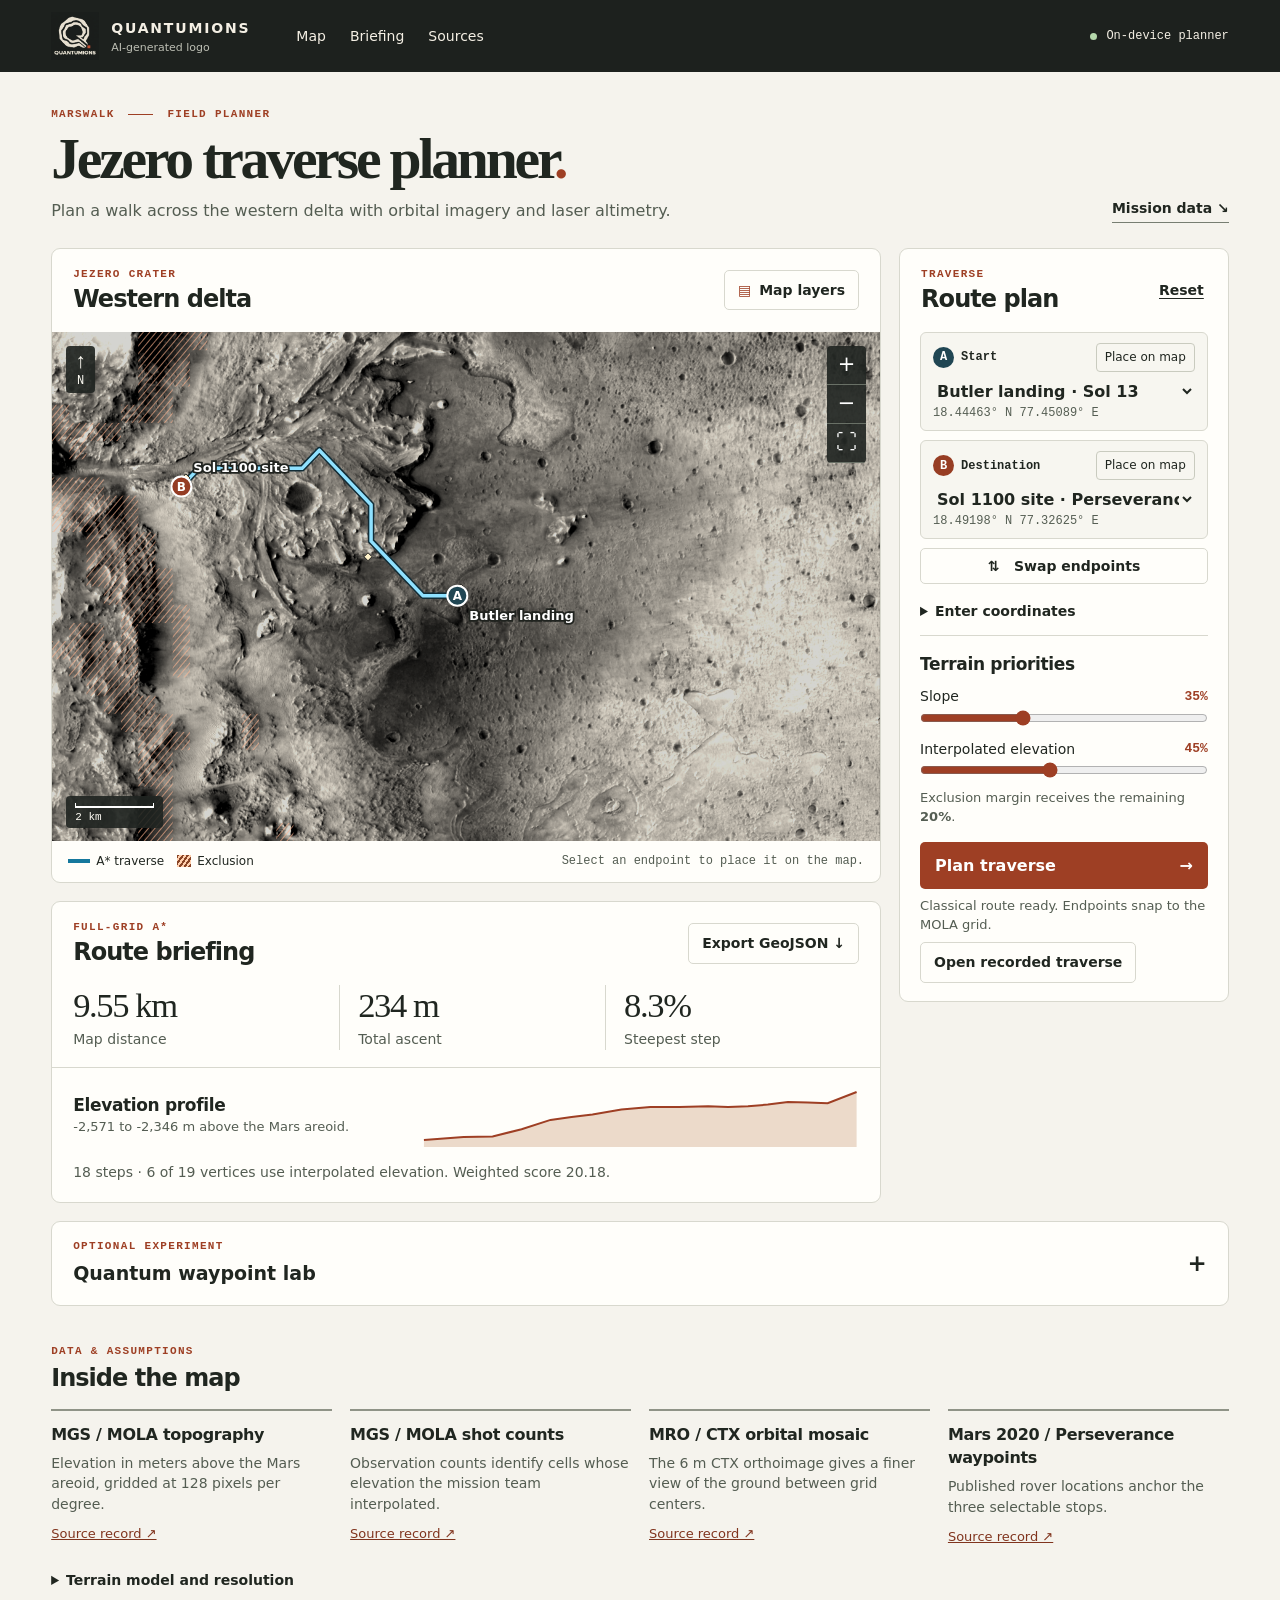
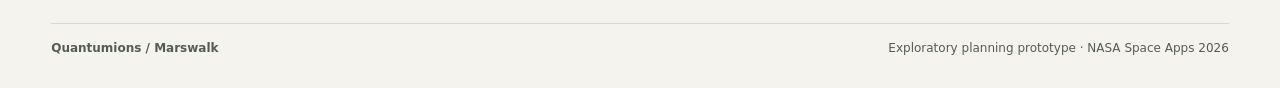
==== index.html @ edd2c363 "Publish review edition of Jezero traverse planner" ====
<!doctype html>
<html lang="en" data-runtime="browser">
<head>
  <meta charset="utf-8"><meta name="viewport" content="width=device-width, initial-scale=1">
  <meta name="theme-color" content="#1d211e">
  <meta name="description" content="Explore Jezero crater and plan a hypothetical Marswalk with NASA orbital imagery, laser altimetry and Perseverance waypoints.">
  <meta name="author" content="Quantumions. Codex-assisted code and text. Team logo generated with ChatGPT Image.">
  <title>Marswalk · Jezero traverse planner</title>
  <link rel="icon" href="quantumions.png"><link rel="stylesheet" href="styles.css">
</head>
<body>
  <a class="skip" href="#planner">Skip to traverse controls</a>
  <header class="topbar"><div class="top-inner"><a class="identity" href="#map-section">
    <span class="logo-wrap"><img src="quantumions.png" alt="Quantumions team logo"></span>
    <span><strong>QUANTUMIONS</strong><small>AI-generated logo</small></span>
  </a><nav aria-label="Workspace"><a href="#map-section">Map</a><a href="#briefing">Briefing</a><a href="#sources">Sources</a></nav>
  <span id="service" class="service">Connecting</span></div></header>

  <main><section class="title-block"><div><p class="kicker">MARSWALK <i></i> FIELD PLANNER</p>
    <h1>Jezero traverse planner<span>.</span></h1>
    <p class="intro">Plan a walk across the western delta with orbital imagery and laser altimetry.</p></div>
    <a class="text-link" href="#sources">Mission data ↘</a></section>

    <div class="workspace">
      <section class="map-card" id="map-section" aria-label="Jezero map">
        <div class="card-head"><div><p class="kicker">JEZERO CRATER</p><h2>Western delta</h2></div>
          <details class="layers"><summary>Map layers</summary><div class="layer-menu">
            <label><input type="checkbox" id="imagery" checked> CTX imagery</label>
            <label><input type="checkbox" id="slopeLayer"> MOLA slope</label>
            <label><input type="checkbox" id="coverageLayer"> Interpolated elevation</label>
            <label><input type="checkbox" id="maskLayer" checked> Modeled exclusions</label>
            <label><input type="checkbox" id="sitesLayer" checked> Rover sites</label>
            <label for="opacity">Overlay opacity <output id="opacityValue">45%</output></label><input type="range" min="10" max="100" value="45" id="opacity">
          </div></details>
        </div>
        <div class="map-frame">
          <svg id="map" tabindex="0" role="img" aria-label="Orbital map of Jezero crater. Drag to pan or use arrow keys. Use coordinate controls to place endpoints.">
            <defs><pattern id="hatch" width="6" height="6" patternUnits="userSpaceOnUse" patternTransform="rotate(40)"><path d="M0 0V6" stroke="#ffb58f" stroke-width="2"/></pattern></defs>
            <g id="scene"><image id="orbit" href="data/jezero-ctx.webp" preserveAspectRatio="none"/><g id="raster"></g><g id="tracks"></g><g id="markers"></g></g>
          </svg>
          <div class="north" aria-label="North is up"><span>↑</span>N</div>
          <div class="zoom"><button id="zoomIn" aria-label="Zoom in">+</button><button id="zoomOut" aria-label="Zoom out">−</button><button id="fit" aria-label="Fit map to extent">⛶</button></div>
          <div class="scale"><b id="scaleBar"></b><span id="scaleText">2 km</span></div>
        </div>
        <div class="map-note"><span class="legend"><i class="line"></i> A* traverse</span><span class="legend" id="labLegend" hidden><i class="lab-line"></i><span></span></span><span class="legend"><i class="hatch"></i> Exclusion</span><span id="cellReadout">Select an endpoint to place it on the map.</span></div>
        <div class="overlay-key" id="overlayKey" hidden></div>
      </section>

      <aside class="plan-card" id="planner"><div class="card-head"><div><p class="kicker">TRAVERSE</p><h2>Route plan</h2></div><button id="reset" class="bare">Reset</button></div>
        <div class="plan-content"><div id="endpoints"></div><button class="swap" id="swap">⇅ &nbsp; Swap endpoints</button>
        <details class="coords"><summary>Enter coordinates</summary><div id="coordinateFields"></div><small>Degrees north and east. Routes snap to cell centers.</small></details>
        <div class="priorities"><h3>Terrain priorities</h3>
          <label for="slope">Slope <output id="slopeValue">35%</output></label><input type="range" id="slope" min="0" max="100" value="35">
          <label for="gaps">Interpolated elevation <output id="gapValue">45%</output></label><input type="range" id="gaps" min="0" max="100" value="45">
          <p>Exclusion margin receives the remaining <b id="marginValue">20%</b>.</p>
        </div>
        <button class="primary" id="run" disabled>Plan traverse <span>→</span></button>
        <p id="status" role="status" aria-live="polite">Loading mission data…</p>
        <button class="secondary" id="replay" hidden>Open recorded traverse</button></div>
      </aside>

      <section class="brief-card" id="briefing"><div class="card-head"><div><p class="kicker">FULL-GRID A*</p><h2>Route briefing</h2></div>
        <button class="secondary" id="export" disabled>Export GeoJSON ↓</button></div>
        <div id="briefBody"><p class="empty">Plan a traverse to see its distance and elevation profile.</p></div>
      </section>
    </div>

    <section class="lab-card" id="lab"><details><summary><span><small>OPTIONAL EXPERIMENT</small>Quantum waypoint lab</span></summary>
      <div class="inside"><p>Each directed leg between waypoints has a binary variable. A statevector simulator samples routes, then the planner scores complete paths against exact waypoint Dijkstra and full-grid A*.</p>
      <div class="actions"><button id="compare" class="secondary" disabled>Run QAOA comparison</button><button id="cancel" class="bare" hidden>Cancel simulation</button></div>
      <p id="labStatus" role="status"></p><div id="diagnostics"></div></div></details></section>

    <section id="sources" class="sources"><div class="section-title"><p class="kicker">DATA &amp; ASSUMPTIONS</p><h2>Inside the map</h2></div>
      <div id="sourceCards"></div><details class="model"><summary>Terrain model and resolution</summary><div id="modelText"></div></details>
    </section>
    <footer><strong>Quantumions / Marswalk</strong><span>Exploratory planning prototype · NASA Space Apps 2026</span></footer>
  </main>
  <script src="app.js" defer></script><script src="map.js" defer></script><script src="browser-router.js" defer></script>
</body></html>
---- styles.css ----
:root {
  color-scheme: light;
  --paper: #f5f3ed; --card: #fffefa; --ink: #202620; --muted: #545d52;
  --border: #d8d8ce; --rust: #9e3f24; --rust-light: #f3e6dd; --dark: #1d211e;
  --mono: ui-monospace, Consolas, "Liberation Mono", monospace;
  font: 16px/1.45 system-ui, "Segoe UI", sans-serif; color: var(--ink); background: var(--paper);
}
* { box-sizing: border-box } html { scroll-behavior: smooth; scroll-padding-top: 16px }
body { margin: 0 } button,input,select { font: inherit } button,select,summary,input[type=range],input[type=checkbox] { cursor: pointer }
button { color: inherit } button:disabled { cursor: default; opacity: .5 }
button:focus-visible,a:focus-visible,summary:focus-visible,input:focus-visible,select:focus-visible,svg:focus-visible { outline: 3px solid #1285aa; outline-offset: 3px }
a { color: inherit } [hidden] { display: none !important }
.skip { position: absolute; left: 12px; top: -100px; z-index: 20; padding: 10px; background: white }
.skip:focus { top: 8px }
.topbar { background: var(--dark); color: #f4efe4 }
.top-inner,main { max-width: 1512px; padding: 0 clamp(16px,4vw,64px); margin: auto }
.top-inner { display: flex; align-items: center; gap: 46px; min-height: 72px }
.identity { display: flex; gap: 12px; text-decoration: none; align-items: center }
.logo-wrap { display: block; width: 48px; height: 48px; overflow: hidden }
.logo-wrap img { width: 100%; height: 100%; object-fit: contain }
.identity strong { letter-spacing: .13em; font-size: 14px } .identity small { display: block; color: #bdbfb4; font-size: 11px }
nav { display: flex; gap: 24px; align-items: center } nav a { font-size: 14px; text-decoration: none; padding: 12px 0 }
nav a:hover, .text-link:hover, .bare:hover { text-decoration: underline }
.service { margin-left: auto; font: 12px var(--mono); display: flex; gap: 9px; align-items: center }
.service:before { content: ""; width: 7px; height: 7px; border-radius: 50%; background: #de9c63 }
.service.online:before { background: #b4d7ab }
.title-block { padding: 35px 0 25px; display: flex; justify-content: space-between; align-items: end }
.kicker,summary small { margin: 0 0 6px; font: bold 11px/1.4 var(--mono); letter-spacing: .12em; color: var(--rust); display: block }
.kicker i { display: inline-block; width: 25px; height: 1px; vertical-align: middle; background: var(--rust); margin: 0 6px }
h1,h2,h3,p { margin: 0 } h1 { font: 580 clamp(36px,4.5vw,68px)/1.06 Georgia,serif; letter-spacing: -.055em }
h1 span { color: var(--rust) } .intro { color: var(--muted); margin-top: 10px }
.text-link { font-size: 14px; font-weight: 600; text-decoration: none; padding: 8px 0 3px; border-bottom: 1px solid #777e72 }
.workspace { display: grid; grid-template-columns: minmax(0,1fr) clamp(318px,28%,395px); gap: 18px; align-items: start }
.map-card,.plan-card,.brief-card,.lab-card { background: var(--card); border: 1px solid var(--border); border-radius: 9px }
.plan-card { grid-column: 2; grid-row: 1 / 3 } .brief-card { grid-column: 1; }
.card-head { padding: 18px 21px; display: flex; align-items: center; justify-content: space-between; gap: 12px }
h2 { font-size: 24px; line-height: 1.15; font-weight: 650; letter-spacing: -.04em } h3 { font-size: 17px; letter-spacing: -.02em }
.card-head .kicker { margin-bottom: 4px }
button,summary { transition: background-color .15s }
.bare { background: transparent; border: none; text-decoration: underline; text-underline-offset: 3px; padding: 8px 3px; font-weight: 600; font-size: 14px }
.secondary,.layers summary,.swap { background: var(--card); border: 1px solid var(--border); border-radius: 5px; padding: 9px 13px; font-size: 14px; font-weight: 600 }
.secondary:hover:not(:disabled),.layers summary:hover,.swap:hover,.pick:hover { background: #eeede5 }
.layers { position: relative; z-index: 4 } .layers summary { list-style: none; min-height: 40px }
.layers summary:before { content:"▤"; margin-right: 8px; color: var(--rust) }
.layer-menu { position: absolute; right: 0; top: 48px; width: 245px; padding: 12px 16px; border: 1px solid var(--border); border-radius: 6px; background: var(--card); box-shadow: 0 8px 30px #1114 }
.layer-menu label { display: flex; gap: 9px; align-items: center; min-height: 37px; font-size: 14px }
input { accent-color: var(--rust) } input[type=checkbox] { width: 18px; height: 18px }
.map-frame { position: relative; background: #292a26; overflow: hidden; aspect-ratio: var(--map-aspect,1.63) }
#map { display: block; height: 100%; width: 100%; touch-action: none; cursor: crosshair }
#orbit { filter: sepia(.34) saturate(.74) brightness(.83) } #raster,#markers,#tracks { pointer-events: none }
.north,.zoom,.scale { position: absolute; background: #202522e8; color: #fffdf5; border-radius: 4px }
.north { left: 14px; top: 14px; padding: 5px 8px; font: 12px var(--mono); text-align: center }
.north span { display: block; font-size: 21px } .zoom { top: 14px; right: 14px; display: grid; overflow: hidden }
.zoom button { width: 39px; height: 39px; background: transparent; color: white; border: none; border-bottom: 1px solid #697066; font-size: 21px }
.zoom button:hover { background: #485048 } .zoom button:focus-visible { outline-offset: -3px }
.scale { bottom: 13px; left: 14px; padding: 7px 9px 5px; font: 11px var(--mono); pointer-events: none }
.scale b { display: block; border: solid #fff; border-width: 0 1.5px 2px; height: 5px; margin-bottom: 3px }
.map-note { padding: 12px 16px; display: flex; align-items: center; gap: 13px; flex-wrap: wrap; font-size: 12px }
.legend { display: inline-flex; align-items: center; gap: 6px } .line,.lab-line { width: 22px; border-top: 4px solid #15789d }
.lab-line { border-top: 3px dashed #b75017 } .hatch { width: 14px; height: 12px; background: repeating-linear-gradient(125deg,#884426 0 2px,#ffcfad 2px 4px) }
#cellReadout { color: var(--muted); margin-left: auto; font: 12px var(--mono) }
.overlay-key { padding: 8px 16px; font-size: 13px; background: #f1f0e9 }
.plan-content,.inside { padding: 0 20px 18px } .endpoint { margin-bottom: 9px; padding: 10px 12px; background: #f7f6f0; border: 1px solid var(--border); border-radius: 6px }
.endpoint-head { display: flex; justify-content: space-between; align-items: center; gap: 8px }
.station { display: flex; align-items: center; gap: 7px; font: 600 12px var(--mono) }
.letter { display: inline-grid; place-items: center; min-width: 21px; height: 21px; background: #204653; color: white; border-radius: 50%; font: bold 12px var(--mono) }
.letter.end { background: #973d23 } .pick { background: transparent; border: 1px solid #c9cbbf; border-radius: 4px; padding: 5px 8px; font-size: 12px }
.pick[aria-pressed=true] { color: #793017; background: var(--rust-light); border-color: #b97758 }
.endpoint select { width: 100%; background: transparent; border: 0; margin: 7px 0 2px; font-weight: 650; color: var(--ink); padding: 2px 0; font-size: 16px }
.coord-view, .coords small { color: var(--muted); font: 12px var(--mono) }
.swap { width: 100%; min-height: 36px; padding: 5px 8px } .coords { border-bottom: 1px solid var(--border); margin: 4px 0 16px; padding: 5px 0 }
.coords summary,.model summary { font-size: 14px; font-weight: 600; padding: 8px 0 }
.coordinate-row { display: grid; grid-template-columns: 1fr 1fr; gap: 8px; margin: 7px 0 }
.coordinate-row label { color: var(--muted); font-size: 12px } input[type=number] { background: white; border: 1px solid var(--border); border-radius: 3px; width: 100%; min-width: 0; padding: 7px 5px; font: 14px var(--mono) }
.priorities label { display: flex; align-items: center; justify-content: space-between; font-size: 14px; margin-top: 10px }
output { margin-left: auto; color: var(--rust); font: 600 13px var(--mono) } input[type=range] { display: block; width: 100%; height: 22px; margin: 0 }
.priorities p, #status, #labStatus { color: var(--muted); font-size: 13px; margin: 8px 0 }
.primary { display: flex; justify-content: space-between; align-items: center; width: 100%; margin: 15px 0 8px; background: var(--rust); color: white; border: 0; border-radius: 5px; font-weight: 650; padding: 12px 15px }
.primary:hover:not(:disabled) { background: #87361f } #status.error,#labStatus.error { color: #8b3019 }
.metric-row { display: grid; grid-template-columns: repeat(3,1fr); padding: 0 21px 17px; gap: 12px }
.metric-row div + div { border-left: 1px solid var(--border); padding-left: 18px }
.metric-row b { display: block; font: 500 clamp(22px,2.7vw,38px)/1.2 Georgia,serif; letter-spacing: -.04em }
.metric-row span,.empty { color: var(--muted); font-size: 14px }.empty { padding: 0 21px 20px }
.profile { border-top: 1px solid var(--border); padding: 14px 21px; display: grid; align-items: center; gap: 10px; grid-template-columns: minmax(120px,1fr) minmax(120px,1.3fr) }
.profile svg { width: 100%; height: 66px } .profile p { font-size: 13px; color: var(--muted) }
.lab-card { margin-top: 18px } .lab-card summary { display: flex; justify-content: space-between; align-items: center; padding: 17px 21px; font-size: 19px; font-weight: 650 }
.lab-card summary:after { content: "+"; font-size: 23px }.lab-card details[open] summary:after { content: "−" }
.inside p,.model p { max-width: 850px; color: var(--muted); font-size: 15px; margin-bottom: 10px }
.actions { display: flex; gap: 12px }.diag-grid { display: grid; grid-template-columns: repeat(auto-fit,minmax(145px,1fr)); gap: 12px; margin-top: 15px }
.diag-grid div { padding: 9px; background: var(--paper); border-radius: 4px }.diag-grid dt { color: var(--muted); font-size: 12px }.diag-grid dd { font: bold 15px var(--mono); margin: 5px 0 0 }
.sources { margin: 38px 0 25px }.section-title { margin-bottom: 16px }#sourceCards { display: grid; grid-template-columns: repeat(4,1fr); gap: 18px }
#sourceCards article { border-top: 2px solid #8f9387; padding-top: 12px }#sourceCards h3 { font-size: 16px }#sourceCards p { color: var(--muted); font-size: 14px; margin: 7px 0 }#sourceCards a,.model a { color: #80341e; font-size: 13px }
.model { margin-top: 15px } footer { border-top: 1px solid var(--border); display: flex; justify-content: space-between; padding: 16px 0 30px; gap: 10px; font-size: 12px; color: var(--muted) }
@media(min-width:1600px) { .title-block { padding-top: 44px } }
@media(max-width:960px) { .workspace { grid-template-columns: minmax(0,1fr) 300px; gap: 12px } .title-block { padding: 26px 0 20px } #sourceCards { grid-template-columns: repeat(2,1fr) } .map-note #cellReadout { width: 100% } }
@media(max-width:760px) { .workspace { display: flex; flex-direction: column } .workspace>* { width: 100% } .top-inner { gap: 14px; min-height: 64px } nav { gap: 10px } .title-block>.text-link { display: none } .top-inner nav a { font-size: 13px } }
@media(max-width:520px) { .top-inner { flex-wrap: wrap; gap: 8px } nav { display: none } .identity strong { font-size: 12px } .identity { gap: 7px } .service { font-size: 11px }
  .title-block { padding: 24px 0 18px } .intro { font-size: 14px } .card-head { padding: 15px } h2 { font-size: 21px } .plan-content,.inside { padding: 0 15px 15px }
  .map-note { padding: 10px; gap: 8px } .map-frame { aspect-ratio: 1.2 } .metric-row { gap: 6px; padding: 0 14px 15px } .metric-row div + div { padding-left: 9px } .metric-row span { font-size: 12px }
  .profile { padding: 12px 15px } #sourceCards { grid-template-columns: 1fr } footer { flex-direction: column }
  .pick,.swap { min-height: 40px } .north,.zoom { top: 8px } .zoom { right: 8px } .north { left: 8px }
}
@media(prefers-reduced-motion: reduce) { *,html { scroll-behavior: auto; transition: none } }
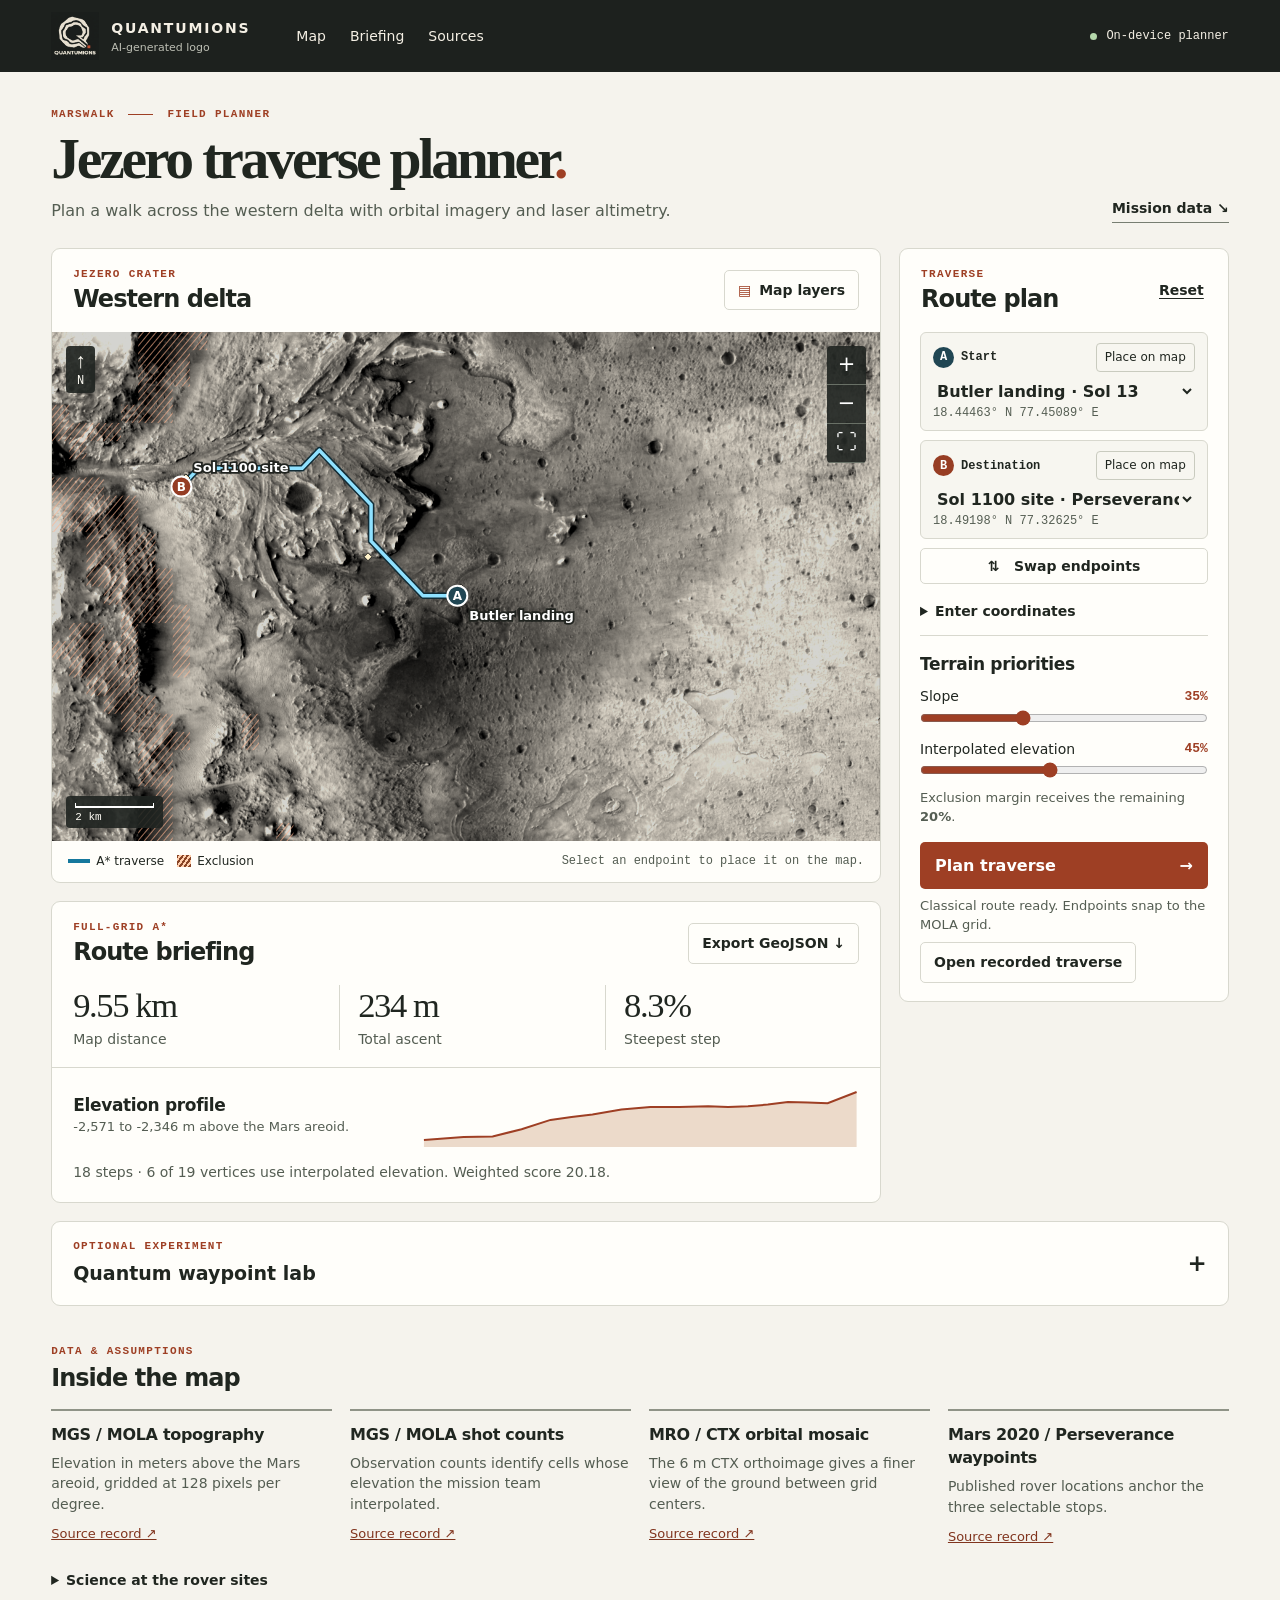
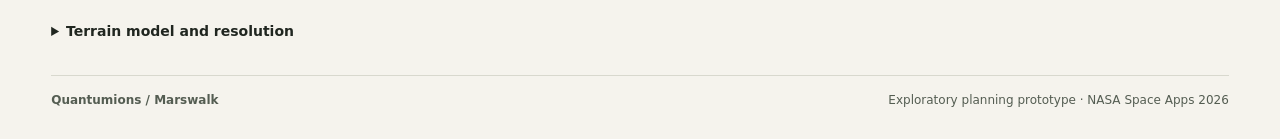
==== commit 3a354245: "Add six-page demo, science annotations and independent layer controls" ====
--- a/index.html
+++ b/index.html
@@ -30,7 +30,7 @@
             <label><input type="checkbox" id="coverageLayer"> Interpolated elevation</label>
             <label><input type="checkbox" id="maskLayer" checked> Modeled exclusions</label>
             <label><input type="checkbox" id="sitesLayer" checked> Rover sites</label>
-            <label for="opacity">Overlay opacity <output id="opacityValue">45%</output></label><input type="range" min="10" max="100" value="45" id="opacity">
+            <details class="opacity-menu"><summary>Layer opacity</summary><div id="opacityControls"></div></details>
           </div></details>
         </div>
         <div class="map-frame">
@@ -71,7 +71,8 @@
       <p id="labStatus" role="status"></p><div id="diagnostics"></div></div></details></section>
 
     <section id="sources" class="sources"><div class="section-title"><p class="kicker">DATA &amp; ASSUMPTIONS</p><h2>Inside the map</h2></div>
-      <div id="sourceCards"></div><details class="model"><summary>Terrain model and resolution</summary><div id="modelText"></div></details>
+      <div id="sourceCards"></div><details class="model"><summary>Science at the rover sites</summary><div id="scienceNotes"></div></details>
+      <details class="model"><summary>Terrain model and resolution</summary><div id="modelText"></div></details>
     </section>
     <footer><strong>Quantumions / Marswalk</strong><span>Exploratory planning prototype · NASA Space Apps 2026</span></footer>
   </main>
--- a/styles.css
+++ b/styles.css
@@ -1,104 +1,809 @@
 :root {
   color-scheme: light;
-  --paper: #f5f3ed; --card: #fffefa; --ink: #202620; --muted: #545d52;
-  --border: #d8d8ce; --rust: #9e3f24; --rust-light: #f3e6dd; --dark: #1d211e;
+  --paper: #f5f3ed;
+  --card: #fffefa;
+  --ink: #202620;
+  --muted: #545d52;
+  --border: #d8d8ce;
+  --rust: #9e3f24;
+  --rust-light: #f3e6dd;
+  --dark: #1d211e;
   --mono: ui-monospace, Consolas, "Liberation Mono", monospace;
-  font: 16px/1.45 system-ui, "Segoe UI", sans-serif; color: var(--ink); background: var(--paper);
-}
-* { box-sizing: border-box } html { scroll-behavior: smooth; scroll-padding-top: 16px }
-body { margin: 0 } button,input,select { font: inherit } button,select,summary,input[type=range],input[type=checkbox] { cursor: pointer }
-button { color: inherit } button:disabled { cursor: default; opacity: .5 }
-button:focus-visible,a:focus-visible,summary:focus-visible,input:focus-visible,select:focus-visible,svg:focus-visible { outline: 3px solid #1285aa; outline-offset: 3px }
-a { color: inherit } [hidden] { display: none !important }
-.skip { position: absolute; left: 12px; top: -100px; z-index: 20; padding: 10px; background: white }
-.skip:focus { top: 8px }
-.topbar { background: var(--dark); color: #f4efe4 }
-.top-inner,main { max-width: 1512px; padding: 0 clamp(16px,4vw,64px); margin: auto }
-.top-inner { display: flex; align-items: center; gap: 46px; min-height: 72px }
-.identity { display: flex; gap: 12px; text-decoration: none; align-items: center }
-.logo-wrap { display: block; width: 48px; height: 48px; overflow: hidden }
-.logo-wrap img { width: 100%; height: 100%; object-fit: contain }
-.identity strong { letter-spacing: .13em; font-size: 14px } .identity small { display: block; color: #bdbfb4; font-size: 11px }
-nav { display: flex; gap: 24px; align-items: center } nav a { font-size: 14px; text-decoration: none; padding: 12px 0 }
-nav a:hover, .text-link:hover, .bare:hover { text-decoration: underline }
-.service { margin-left: auto; font: 12px var(--mono); display: flex; gap: 9px; align-items: center }
-.service:before { content: ""; width: 7px; height: 7px; border-radius: 50%; background: #de9c63 }
-.service.online:before { background: #b4d7ab }
-.title-block { padding: 35px 0 25px; display: flex; justify-content: space-between; align-items: end }
-.kicker,summary small { margin: 0 0 6px; font: bold 11px/1.4 var(--mono); letter-spacing: .12em; color: var(--rust); display: block }
-.kicker i { display: inline-block; width: 25px; height: 1px; vertical-align: middle; background: var(--rust); margin: 0 6px }
-h1,h2,h3,p { margin: 0 } h1 { font: 580 clamp(36px,4.5vw,68px)/1.06 Georgia,serif; letter-spacing: -.055em }
-h1 span { color: var(--rust) } .intro { color: var(--muted); margin-top: 10px }
-.text-link { font-size: 14px; font-weight: 600; text-decoration: none; padding: 8px 0 3px; border-bottom: 1px solid #777e72 }
-.workspace { display: grid; grid-template-columns: minmax(0,1fr) clamp(318px,28%,395px); gap: 18px; align-items: start }
-.map-card,.plan-card,.brief-card,.lab-card { background: var(--card); border: 1px solid var(--border); border-radius: 9px }
-.plan-card { grid-column: 2; grid-row: 1 / 3 } .brief-card { grid-column: 1; }
-.card-head { padding: 18px 21px; display: flex; align-items: center; justify-content: space-between; gap: 12px }
-h2 { font-size: 24px; line-height: 1.15; font-weight: 650; letter-spacing: -.04em } h3 { font-size: 17px; letter-spacing: -.02em }
-.card-head .kicker { margin-bottom: 4px }
-button,summary { transition: background-color .15s }
-.bare { background: transparent; border: none; text-decoration: underline; text-underline-offset: 3px; padding: 8px 3px; font-weight: 600; font-size: 14px }
-.secondary,.layers summary,.swap { background: var(--card); border: 1px solid var(--border); border-radius: 5px; padding: 9px 13px; font-size: 14px; font-weight: 600 }
-.secondary:hover:not(:disabled),.layers summary:hover,.swap:hover,.pick:hover { background: #eeede5 }
-.layers { position: relative; z-index: 4 } .layers summary { list-style: none; min-height: 40px }
-.layers summary:before { content:"▤"; margin-right: 8px; color: var(--rust) }
-.layer-menu { position: absolute; right: 0; top: 48px; width: 245px; padding: 12px 16px; border: 1px solid var(--border); border-radius: 6px; background: var(--card); box-shadow: 0 8px 30px #1114 }
-.layer-menu label { display: flex; gap: 9px; align-items: center; min-height: 37px; font-size: 14px }
-input { accent-color: var(--rust) } input[type=checkbox] { width: 18px; height: 18px }
-.map-frame { position: relative; background: #292a26; overflow: hidden; aspect-ratio: var(--map-aspect,1.63) }
-#map { display: block; height: 100%; width: 100%; touch-action: none; cursor: crosshair }
-#orbit { filter: sepia(.34) saturate(.74) brightness(.83) } #raster,#markers,#tracks { pointer-events: none }
-.north,.zoom,.scale { position: absolute; background: #202522e8; color: #fffdf5; border-radius: 4px }
-.north { left: 14px; top: 14px; padding: 5px 8px; font: 12px var(--mono); text-align: center }
-.north span { display: block; font-size: 21px } .zoom { top: 14px; right: 14px; display: grid; overflow: hidden }
-.zoom button { width: 39px; height: 39px; background: transparent; color: white; border: none; border-bottom: 1px solid #697066; font-size: 21px }
-.zoom button:hover { background: #485048 } .zoom button:focus-visible { outline-offset: -3px }
-.scale { bottom: 13px; left: 14px; padding: 7px 9px 5px; font: 11px var(--mono); pointer-events: none }
-.scale b { display: block; border: solid #fff; border-width: 0 1.5px 2px; height: 5px; margin-bottom: 3px }
-.map-note { padding: 12px 16px; display: flex; align-items: center; gap: 13px; flex-wrap: wrap; font-size: 12px }
-.legend { display: inline-flex; align-items: center; gap: 6px } .line,.lab-line { width: 22px; border-top: 4px solid #15789d }
-.lab-line { border-top: 3px dashed #b75017 } .hatch { width: 14px; height: 12px; background: repeating-linear-gradient(125deg,#884426 0 2px,#ffcfad 2px 4px) }
-#cellReadout { color: var(--muted); margin-left: auto; font: 12px var(--mono) }
-.overlay-key { padding: 8px 16px; font-size: 13px; background: #f1f0e9 }
-.plan-content,.inside { padding: 0 20px 18px } .endpoint { margin-bottom: 9px; padding: 10px 12px; background: #f7f6f0; border: 1px solid var(--border); border-radius: 6px }
-.endpoint-head { display: flex; justify-content: space-between; align-items: center; gap: 8px }
-.station { display: flex; align-items: center; gap: 7px; font: 600 12px var(--mono) }
-.letter { display: inline-grid; place-items: center; min-width: 21px; height: 21px; background: #204653; color: white; border-radius: 50%; font: bold 12px var(--mono) }
-.letter.end { background: #973d23 } .pick { background: transparent; border: 1px solid #c9cbbf; border-radius: 4px; padding: 5px 8px; font-size: 12px }
-.pick[aria-pressed=true] { color: #793017; background: var(--rust-light); border-color: #b97758 }
-.endpoint select { width: 100%; background: transparent; border: 0; margin: 7px 0 2px; font-weight: 650; color: var(--ink); padding: 2px 0; font-size: 16px }
-.coord-view, .coords small { color: var(--muted); font: 12px var(--mono) }
-.swap { width: 100%; min-height: 36px; padding: 5px 8px } .coords { border-bottom: 1px solid var(--border); margin: 4px 0 16px; padding: 5px 0 }
-.coords summary,.model summary { font-size: 14px; font-weight: 600; padding: 8px 0 }
-.coordinate-row { display: grid; grid-template-columns: 1fr 1fr; gap: 8px; margin: 7px 0 }
-.coordinate-row label { color: var(--muted); font-size: 12px } input[type=number] { background: white; border: 1px solid var(--border); border-radius: 3px; width: 100%; min-width: 0; padding: 7px 5px; font: 14px var(--mono) }
-.priorities label { display: flex; align-items: center; justify-content: space-between; font-size: 14px; margin-top: 10px }
-output { margin-left: auto; color: var(--rust); font: 600 13px var(--mono) } input[type=range] { display: block; width: 100%; height: 22px; margin: 0 }
-.priorities p, #status, #labStatus { color: var(--muted); font-size: 13px; margin: 8px 0 }
-.primary { display: flex; justify-content: space-between; align-items: center; width: 100%; margin: 15px 0 8px; background: var(--rust); color: white; border: 0; border-radius: 5px; font-weight: 650; padding: 12px 15px }
-.primary:hover:not(:disabled) { background: #87361f } #status.error,#labStatus.error { color: #8b3019 }
-.metric-row { display: grid; grid-template-columns: repeat(3,1fr); padding: 0 21px 17px; gap: 12px }
-.metric-row div + div { border-left: 1px solid var(--border); padding-left: 18px }
-.metric-row b { display: block; font: 500 clamp(22px,2.7vw,38px)/1.2 Georgia,serif; letter-spacing: -.04em }
-.metric-row span,.empty { color: var(--muted); font-size: 14px }.empty { padding: 0 21px 20px }
-.profile { border-top: 1px solid var(--border); padding: 14px 21px; display: grid; align-items: center; gap: 10px; grid-template-columns: minmax(120px,1fr) minmax(120px,1.3fr) }
-.profile svg { width: 100%; height: 66px } .profile p { font-size: 13px; color: var(--muted) }
-.lab-card { margin-top: 18px } .lab-card summary { display: flex; justify-content: space-between; align-items: center; padding: 17px 21px; font-size: 19px; font-weight: 650 }
-.lab-card summary:after { content: "+"; font-size: 23px }.lab-card details[open] summary:after { content: "−" }
-.inside p,.model p { max-width: 850px; color: var(--muted); font-size: 15px; margin-bottom: 10px }
-.actions { display: flex; gap: 12px }.diag-grid { display: grid; grid-template-columns: repeat(auto-fit,minmax(145px,1fr)); gap: 12px; margin-top: 15px }
-.diag-grid div { padding: 9px; background: var(--paper); border-radius: 4px }.diag-grid dt { color: var(--muted); font-size: 12px }.diag-grid dd { font: bold 15px var(--mono); margin: 5px 0 0 }
-.sources { margin: 38px 0 25px }.section-title { margin-bottom: 16px }#sourceCards { display: grid; grid-template-columns: repeat(4,1fr); gap: 18px }
-#sourceCards article { border-top: 2px solid #8f9387; padding-top: 12px }#sourceCards h3 { font-size: 16px }#sourceCards p { color: var(--muted); font-size: 14px; margin: 7px 0 }#sourceCards a,.model a { color: #80341e; font-size: 13px }
-.model { margin-top: 15px } footer { border-top: 1px solid var(--border); display: flex; justify-content: space-between; padding: 16px 0 30px; gap: 10px; font-size: 12px; color: var(--muted) }
-@media(min-width:1600px) { .title-block { padding-top: 44px } }
-@media(max-width:960px) { .workspace { grid-template-columns: minmax(0,1fr) 300px; gap: 12px } .title-block { padding: 26px 0 20px } #sourceCards { grid-template-columns: repeat(2,1fr) } .map-note #cellReadout { width: 100% } }
-@media(max-width:760px) { .workspace { display: flex; flex-direction: column } .workspace>* { width: 100% } .top-inner { gap: 14px; min-height: 64px } nav { gap: 10px } .title-block>.text-link { display: none } .top-inner nav a { font-size: 13px } }
-@media(max-width:520px) { .top-inner { flex-wrap: wrap; gap: 8px } nav { display: none } .identity strong { font-size: 12px } .identity { gap: 7px } .service { font-size: 11px }
-  .title-block { padding: 24px 0 18px } .intro { font-size: 14px } .card-head { padding: 15px } h2 { font-size: 21px } .plan-content,.inside { padding: 0 15px 15px }
-  .map-note { padding: 10px; gap: 8px } .map-frame { aspect-ratio: 1.2 } .metric-row { gap: 6px; padding: 0 14px 15px } .metric-row div + div { padding-left: 9px } .metric-row span { font-size: 12px }
-  .profile { padding: 12px 15px } #sourceCards { grid-template-columns: 1fr } footer { flex-direction: column }
-  .pick,.swap { min-height: 40px } .north,.zoom { top: 8px } .zoom { right: 8px } .north { left: 8px }
-}
-@media(prefers-reduced-motion: reduce) { *,html { scroll-behavior: auto; transition: none } }
-
+  font:
+    16px/1.45 system-ui,
+    "Segoe UI",
+    sans-serif;
+  color: var(--ink);
+  background: var(--paper);
+}
+* {
+  box-sizing: border-box;
+}
+html {
+  scroll-behavior: smooth;
+  scroll-padding-top: 16px;
+}
+body {
+  margin: 0;
+}
+button,
+input,
+select {
+  font: inherit;
+}
+button,
+select,
+summary,
+input[type="range"],
+input[type="checkbox"] {
+  cursor: pointer;
+}
+button {
+  color: inherit;
+}
+button:disabled {
+  cursor: default;
+  opacity: 0.5;
+}
+button:focus-visible,
+a:focus-visible,
+summary:focus-visible,
+input:focus-visible,
+select:focus-visible,
+svg:focus-visible {
+  outline: 3px solid #1285aa;
+  outline-offset: 3px;
+}
+a {
+  color: inherit;
+}
+[hidden] {
+  display: none !important;
+}
+.skip {
+  position: absolute;
+  left: 12px;
+  top: -100px;
+  z-index: 20;
+  padding: 10px;
+  background: white;
+}
+.skip:focus {
+  top: 8px;
+}
+.topbar {
+  background: var(--dark);
+  color: #f4efe4;
+}
+.top-inner,
+main {
+  max-width: 1512px;
+  padding: 0 clamp(16px, 4vw, 64px);
+  margin: auto;
+}
+.top-inner {
+  display: flex;
+  align-items: center;
+  gap: 46px;
+  min-height: 72px;
+}
+.identity {
+  display: flex;
+  gap: 12px;
+  text-decoration: none;
+  align-items: center;
+}
+.logo-wrap {
+  display: block;
+  width: 48px;
+  height: 48px;
+  overflow: hidden;
+}
+.logo-wrap img {
+  width: 100%;
+  height: 100%;
+  object-fit: contain;
+}
+.identity strong {
+  letter-spacing: 0.13em;
+  font-size: 14px;
+}
+.identity small {
+  display: block;
+  color: #bdbfb4;
+  font-size: 11px;
+}
+nav {
+  display: flex;
+  gap: 24px;
+  align-items: center;
+}
+nav a {
+  font-size: 14px;
+  text-decoration: none;
+  padding: 12px 0;
+}
+nav a:hover,
+.text-link:hover,
+.bare:hover {
+  text-decoration: underline;
+}
+.service {
+  margin-left: auto;
+  font: 12px var(--mono);
+  display: flex;
+  gap: 9px;
+  align-items: center;
+}
+.service:before {
+  content: "";
+  width: 7px;
+  height: 7px;
+  border-radius: 50%;
+  background: #de9c63;
+}
+.service.online:before {
+  background: #b4d7ab;
+}
+.title-block {
+  padding: 35px 0 25px;
+  display: flex;
+  justify-content: space-between;
+  align-items: end;
+}
+.kicker,
+summary small {
+  margin: 0 0 6px;
+  font: bold 11px/1.4 var(--mono);
+  letter-spacing: 0.12em;
+  color: var(--rust);
+  display: block;
+}
+.kicker i {
+  display: inline-block;
+  width: 25px;
+  height: 1px;
+  vertical-align: middle;
+  background: var(--rust);
+  margin: 0 6px;
+}
+h1,
+h2,
+h3,
+p {
+  margin: 0;
+}
+h1 {
+  font:
+    580 clamp(36px, 4.5vw, 68px) / 1.06 Georgia,
+    serif;
+  letter-spacing: -0.055em;
+}
+h1 span {
+  color: var(--rust);
+}
+.intro {
+  color: var(--muted);
+  margin-top: 10px;
+}
+.text-link {
+  font-size: 14px;
+  font-weight: 600;
+  text-decoration: none;
+  padding: 8px 0 3px;
+  border-bottom: 1px solid #777e72;
+}
+.workspace {
+  display: grid;
+  grid-template-columns: minmax(0, 1fr) clamp(318px, 28%, 395px);
+  gap: 18px;
+  align-items: start;
+}
+.map-card,
+.plan-card,
+.brief-card,
+.lab-card {
+  background: var(--card);
+  border: 1px solid var(--border);
+  border-radius: 9px;
+}
+.plan-card {
+  grid-column: 2;
+  grid-row: 1 / 3;
+}
+.brief-card {
+  grid-column: 1;
+}
+.card-head {
+  padding: 18px 21px;
+  display: flex;
+  align-items: center;
+  justify-content: space-between;
+  gap: 12px;
+}
+h2 {
+  font-size: 24px;
+  line-height: 1.15;
+  font-weight: 650;
+  letter-spacing: -0.04em;
+}
+h3 {
+  font-size: 17px;
+  letter-spacing: -0.02em;
+}
+.card-head .kicker {
+  margin-bottom: 4px;
+}
+button,
+summary {
+  transition: background-color 0.15s;
+}
+.bare {
+  background: transparent;
+  border: none;
+  text-decoration: underline;
+  text-underline-offset: 3px;
+  padding: 8px 3px;
+  font-weight: 600;
+  font-size: 14px;
+}
+.secondary,
+.layers summary,
+.swap {
+  background: var(--card);
+  border: 1px solid var(--border);
+  border-radius: 5px;
+  padding: 9px 13px;
+  font-size: 14px;
+  font-weight: 600;
+}
+.secondary:hover:not(:disabled),
+.layers summary:hover,
+.swap:hover,
+.pick:hover {
+  background: #eeede5;
+}
+.layers {
+  position: relative;
+  z-index: 4;
+}
+.layers summary {
+  list-style: none;
+  min-height: 40px;
+}
+.layers summary:before {
+  content: "▤";
+  margin-right: 8px;
+  color: var(--rust);
+}
+.layer-menu {
+  position: absolute;
+  right: 0;
+  top: 48px;
+  width: 245px;
+  padding: 12px 16px;
+  border: 1px solid var(--border);
+  border-radius: 6px;
+  background: var(--card);
+  box-shadow: 0 8px 30px #1114;
+}
+.layer-menu label {
+  display: flex;
+  gap: 9px;
+  align-items: center;
+  min-height: 37px;
+  font-size: 14px;
+}
+input {
+  accent-color: var(--rust);
+}
+input[type="checkbox"] {
+  width: 18px;
+  height: 18px;
+}
+.map-frame {
+  position: relative;
+  background: #292a26;
+  overflow: hidden;
+  aspect-ratio: var(--map-aspect, 1.63);
+}
+#map {
+  display: block;
+  height: 100%;
+  width: 100%;
+  touch-action: none;
+  cursor: crosshair;
+}
+#orbit {
+  filter: sepia(0.34) saturate(0.74) brightness(0.83);
+}
+#raster,
+#markers,
+#tracks {
+  pointer-events: none;
+}
+.north,
+.zoom,
+.scale {
+  position: absolute;
+  background: #202522e8;
+  color: #fffdf5;
+  border-radius: 4px;
+}
+.north {
+  left: 14px;
+  top: 14px;
+  padding: 5px 8px;
+  font: 12px var(--mono);
+  text-align: center;
+}
+.north span {
+  display: block;
+  font-size: 21px;
+}
+.zoom {
+  top: 14px;
+  right: 14px;
+  display: grid;
+  overflow: hidden;
+}
+.zoom button {
+  width: 39px;
+  height: 39px;
+  background: transparent;
+  color: white;
+  border: none;
+  border-bottom: 1px solid #697066;
+  font-size: 21px;
+}
+.zoom button:hover {
+  background: #485048;
+}
+.zoom button:focus-visible {
+  outline-offset: -3px;
+}
+.scale {
+  bottom: 13px;
+  left: 14px;
+  padding: 7px 9px 5px;
+  font: 11px var(--mono);
+  pointer-events: none;
+}
+.scale b {
+  display: block;
+  border: solid #fff;
+  border-width: 0 1.5px 2px;
+  height: 5px;
+  margin-bottom: 3px;
+}
+.map-note {
+  padding: 12px 16px;
+  display: flex;
+  align-items: center;
+  gap: 13px;
+  flex-wrap: wrap;
+  font-size: 12px;
+}
+.legend {
+  display: inline-flex;
+  align-items: center;
+  gap: 6px;
+}
+.line,
+.lab-line {
+  width: 22px;
+  border-top: 4px solid #15789d;
+}
+.lab-line {
+  border-top: 3px dashed #b75017;
+}
+.hatch {
+  width: 14px;
+  height: 12px;
+  background: repeating-linear-gradient(125deg, #884426 0 2px, #ffcfad 2px 4px);
+}
+#cellReadout {
+  color: var(--muted);
+  margin-left: auto;
+  font: 12px var(--mono);
+}
+.overlay-key {
+  padding: 8px 16px;
+  font-size: 13px;
+  background: #f1f0e9;
+}
+.plan-content,
+.inside {
+  padding: 0 20px 18px;
+}
+.endpoint {
+  margin-bottom: 9px;
+  padding: 10px 12px;
+  background: #f7f6f0;
+  border: 1px solid var(--border);
+  border-radius: 6px;
+}
+.endpoint-head {
+  display: flex;
+  justify-content: space-between;
+  align-items: center;
+  gap: 8px;
+}
+.station {
+  display: flex;
+  align-items: center;
+  gap: 7px;
+  font: 600 12px var(--mono);
+}
+.letter {
+  display: inline-grid;
+  place-items: center;
+  min-width: 21px;
+  height: 21px;
+  background: #204653;
+  color: white;
+  border-radius: 50%;
+  font: bold 12px var(--mono);
+}
+.letter.end {
+  background: #973d23;
+}
+.pick {
+  background: transparent;
+  border: 1px solid #c9cbbf;
+  border-radius: 4px;
+  padding: 5px 8px;
+  font-size: 12px;
+}
+.pick[aria-pressed="true"] {
+  color: #793017;
+  background: var(--rust-light);
+  border-color: #b97758;
+}
+.endpoint select {
+  width: 100%;
+  background: transparent;
+  border: 0;
+  margin: 7px 0 2px;
+  font-weight: 650;
+  color: var(--ink);
+  padding: 2px 0;
+  font-size: 16px;
+}
+.coord-view,
+.coords small {
+  color: var(--muted);
+  font: 12px var(--mono);
+}
+.swap {
+  width: 100%;
+  min-height: 36px;
+  padding: 5px 8px;
+}
+.coords {
+  border-bottom: 1px solid var(--border);
+  margin: 4px 0 16px;
+  padding: 5px 0;
+}
+.coords summary,
+.model summary {
+  font-size: 14px;
+  font-weight: 600;
+  padding: 8px 0;
+}
+.coordinate-row {
+  display: grid;
+  grid-template-columns: 1fr 1fr;
+  gap: 8px;
+  margin: 7px 0;
+}
+.coordinate-row label {
+  color: var(--muted);
+  font-size: 12px;
+}
+input[type="number"] {
+  background: white;
+  border: 1px solid var(--border);
+  border-radius: 3px;
+  width: 100%;
+  min-width: 0;
+  padding: 7px 5px;
+  font: 14px var(--mono);
+}
+.priorities label {
+  display: flex;
+  align-items: center;
+  justify-content: space-between;
+  font-size: 14px;
+  margin-top: 10px;
+}
+output {
+  margin-left: auto;
+  color: var(--rust);
+  font: 600 13px var(--mono);
+}
+input[type="range"] {
+  display: block;
+  width: 100%;
+  height: 22px;
+  margin: 0;
+}
+.priorities p,
+#status,
+#labStatus {
+  color: var(--muted);
+  font-size: 13px;
+  margin: 8px 0;
+}
+.primary {
+  display: flex;
+  justify-content: space-between;
+  align-items: center;
+  width: 100%;
+  margin: 15px 0 8px;
+  background: var(--rust);
+  color: white;
+  border: 0;
+  border-radius: 5px;
+  font-weight: 650;
+  padding: 12px 15px;
+}
+.primary:hover:not(:disabled) {
+  background: #87361f;
+}
+#status.error,
+#labStatus.error {
+  color: #8b3019;
+}
+.metric-row {
+  display: grid;
+  grid-template-columns: repeat(3, 1fr);
+  padding: 0 21px 17px;
+  gap: 12px;
+}
+.metric-row div + div {
+  border-left: 1px solid var(--border);
+  padding-left: 18px;
+}
+.metric-row b {
+  display: block;
+  font:
+    500 clamp(22px, 2.7vw, 38px) / 1.2 Georgia,
+    serif;
+  letter-spacing: -0.04em;
+}
+.metric-row span,
+.empty {
+  color: var(--muted);
+  font-size: 14px;
+}
+.empty {
+  padding: 0 21px 20px;
+}
+.profile {
+  border-top: 1px solid var(--border);
+  padding: 14px 21px;
+  display: grid;
+  align-items: center;
+  gap: 10px;
+  grid-template-columns: minmax(120px, 1fr) minmax(120px, 1.3fr);
+}
+.profile svg {
+  width: 100%;
+  height: 66px;
+}
+.profile p {
+  font-size: 13px;
+  color: var(--muted);
+}
+.lab-card {
+  margin-top: 18px;
+}
+.lab-card summary {
+  display: flex;
+  justify-content: space-between;
+  align-items: center;
+  padding: 17px 21px;
+  font-size: 19px;
+  font-weight: 650;
+}
+.lab-card summary:after {
+  content: "+";
+  font-size: 23px;
+}
+.lab-card details[open] summary:after {
+  content: "−";
+}
+.inside p,
+.model p {
+  max-width: 850px;
+  color: var(--muted);
+  font-size: 15px;
+  margin-bottom: 10px;
+}
+.actions {
+  display: flex;
+  gap: 12px;
+}
+.diag-grid {
+  display: grid;
+  grid-template-columns: repeat(auto-fit, minmax(145px, 1fr));
+  gap: 12px;
+  margin-top: 15px;
+}
+.diag-grid div {
+  padding: 9px;
+  background: var(--paper);
+  border-radius: 4px;
+}
+.diag-grid dt {
+  color: var(--muted);
+  font-size: 12px;
+}
+.diag-grid dd {
+  font: bold 15px var(--mono);
+  margin: 5px 0 0;
+}
+.sources {
+  margin: 38px 0 25px;
+}
+.section-title {
+  margin-bottom: 16px;
+}
+#sourceCards {
+  display: grid;
+  grid-template-columns: repeat(4, 1fr);
+  gap: 18px;
+}
+#sourceCards article {
+  border-top: 2px solid #8f9387;
+  padding-top: 12px;
+}
+#sourceCards h3 {
+  font-size: 16px;
+}
+#sourceCards p {
+  color: var(--muted);
+  font-size: 14px;
+  margin: 7px 0;
+}
+#sourceCards a,
+.model a {
+  color: #80341e;
+  font-size: 13px;
+}
+.model {
+  margin-top: 15px;
+}
+footer {
+  border-top: 1px solid var(--border);
+  display: flex;
+  justify-content: space-between;
+  padding: 16px 0 30px;
+  gap: 10px;
+  font-size: 12px;
+  color: var(--muted);
+}
+@media (min-width: 1600px) {
+  .title-block {
+    padding-top: 44px;
+  }
+}
+@media (max-width: 960px) {
+  .workspace {
+    grid-template-columns: minmax(0, 1fr) 300px;
+    gap: 12px;
+  }
+  .title-block {
+    padding: 26px 0 20px;
+  }
+  #sourceCards {
+    grid-template-columns: repeat(2, 1fr);
+  }
+  .map-note #cellReadout {
+    width: 100%;
+  }
+}
+@media (max-width: 760px) {
+  .workspace {
+    display: flex;
+    flex-direction: column;
+  }
+  .workspace > * {
+    width: 100%;
+  }
+  .top-inner {
+    gap: 14px;
+    min-height: 64px;
+  }
+  nav {
+    gap: 10px;
+  }
+  .title-block > .text-link {
+    display: none;
+  }
+  .top-inner nav a {
+    font-size: 13px;
+  }
+}
+@media (max-width: 520px) {
+  .top-inner {
+    flex-wrap: wrap;
+    gap: 8px;
+  }
+  nav {
+    display: none;
+  }
+  .identity strong {
+    font-size: 12px;
+  }
+  .identity {
+    gap: 7px;
+  }
+  .service {
+    font-size: 11px;
+  }
+  .title-block {
+    padding: 24px 0 18px;
+  }
+  .intro {
+    font-size: 14px;
+  }
+  .card-head {
+    padding: 15px;
+  }
+  h2 {
+    font-size: 21px;
+  }
+  .plan-content,
+  .inside {
+    padding: 0 15px 15px;
+  }
+  .map-note {
+    padding: 10px;
+    gap: 8px;
+  }
+  .map-frame {
+    aspect-ratio: 1.2;
+  }
+  .metric-row {
+    gap: 6px;
+    padding: 0 14px 15px;
+  }
+  .metric-row div + div {
+    padding-left: 9px;
+  }
+  .metric-row span {
+    font-size: 12px;
+  }
+  .profile {
+    padding: 12px 15px;
+  }
+  #sourceCards {
+    grid-template-columns: 1fr;
+  }
+  footer {
+    flex-direction: column;
+  }
+  .pick,
+  .swap {
+    min-height: 40px;
+  }
+  .north,
+  .zoom {
+    top: 8px;
+  }
+  .zoom {
+    right: 8px;
+  }
+  .north {
+    left: 8px;
+  }
+}
+@media (prefers-reduced-motion: reduce) {
+  *,
+  html {
+    scroll-behavior: auto;
+    transition: none;
+  }
+}
